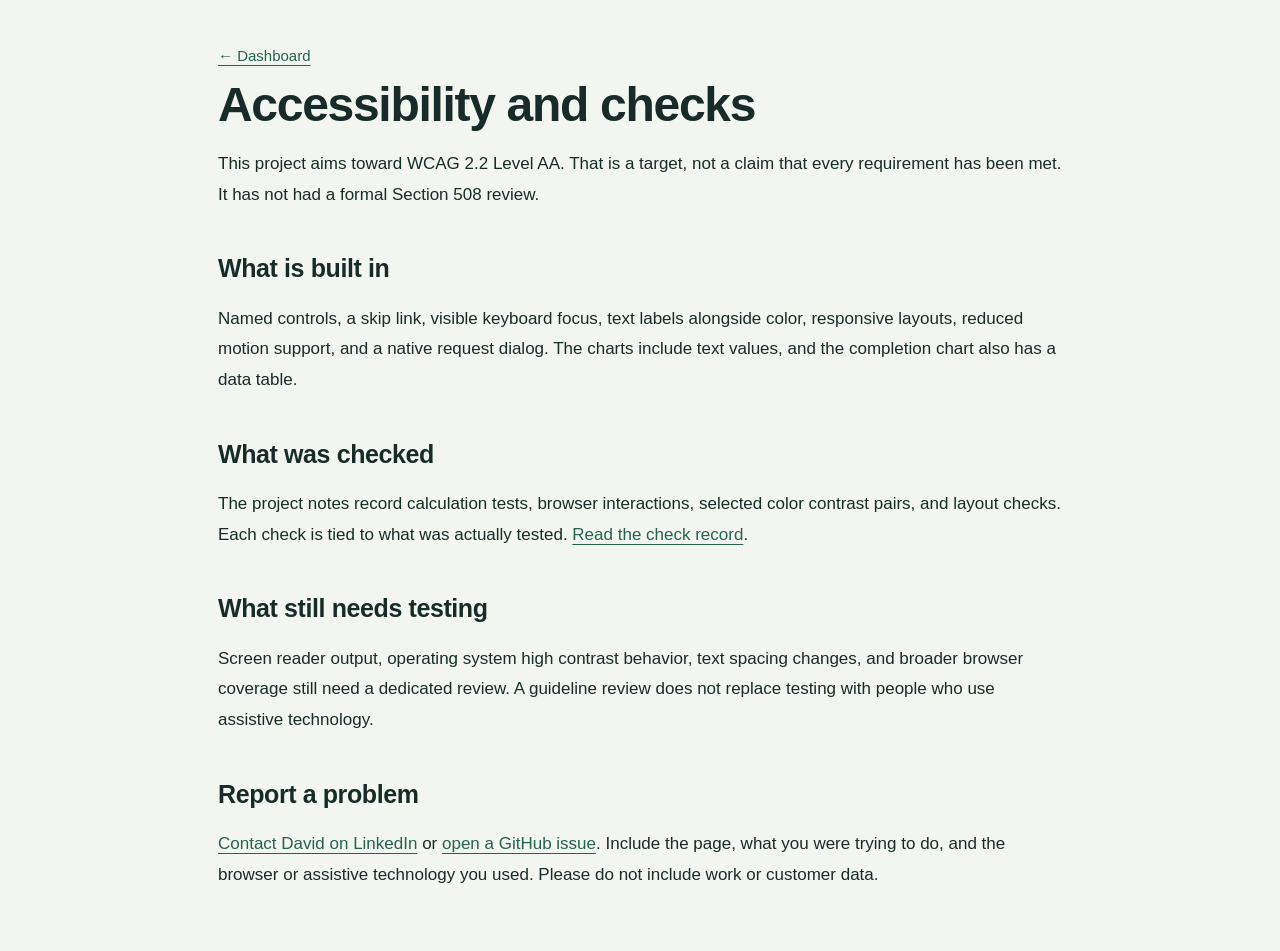
==== accessibility.html @ e759b5b9 "Improve dashboard clarity and document the readiness review" ====
<!doctype html><html lang="en"><head><meta charset="utf-8"><meta name="viewport" content="width=device-width,initial-scale=1"><meta name="description" content="Accessibility goals, checks, and known limits for the Operations Overview concept."><title>Accessibility and checks | Operations Overview</title><link rel="stylesheet" href="style.css"></head><body><a class="skip" href="#main">Skip to accessibility notes</a><main class="story" id="main" tabindex="-1"><a href="index.html">← Dashboard</a><h1>Accessibility and checks</h1><p>This project aims toward WCAG 2.2 Level AA. That is a target, not a claim that every requirement has been met. It has not had a formal Section 508 review.</p><h2>What is built in</h2><p>Named controls, a skip link, visible keyboard focus, text labels alongside color, responsive layouts, reduced motion support, and a native request dialog. The charts include text values, and the completion chart also has a data table.</p><h2>What was checked</h2><p>The project notes record calculation tests, browser interactions, selected color contrast pairs, and layout checks. Each check is tied to what was actually tested. <a href="https://github.com/dnstroupe/operations-overview/blob/main/CHECKS.md">Read the check record</a>.</p><h2>What still needs testing</h2><p>Screen reader output, operating system high contrast behavior, text spacing changes, and broader browser coverage still need a dedicated review. A guideline review does not replace testing with people who use assistive technology.</p><h2>Report a problem</h2><p><a href="https://www.linkedin.com/in/david-stroupe/">Contact David on LinkedIn</a> or <a href="https://github.com/dnstroupe/operations-overview/issues">open a GitHub issue</a>. Include the page, what you were trying to do, and the browser or assistive technology you used. Please do not include work or customer data.</p></main></body></html>
---- style.css ----
:root{--ink:#172c29;--muted:#5b6d69;--green:#24634e;--line:#dce3df;--bg:#f3f5f1;--paper:#fff;--rust:#9e3f2c}*{box-sizing:border-box}html{scroll-behavior:smooth;scroll-padding-top:22px}body{margin:0;background:var(--bg);color:var(--ink);font:15px/1.5 Inter,-apple-system,BlinkMacSystemFont,'Segoe UI',sans-serif}a{color:inherit;text-underline-offset:4px}button,input,select{font:inherit}button,a,input,select,summary{-webkit-tap-highlight-color:transparent}button{cursor:pointer}button:disabled{cursor:default;opacity:.55}button:focus-visible,a:focus-visible,select:focus-visible,input:focus-visible,summary:focus-visible{outline:3px solid #126fba;outline-offset:4px}button{border:0;border-radius:7px;padding:11px 16px;color:#fff;background:var(--green);min-height:44px}a:hover{color:#32765d}h1,h2,h3,p{margin:0}h1{font-size:clamp(28px,3vw,38px);letter-spacing:-1.3px;line-height:1.2;margin:8px 0 12px}h2{font-size:18px;letter-spacing:-.4px}h3{font-size:20px}.muted{color:var(--muted)}.small{font-size:13px;margin-top:5px}.eyebrow,.label,.navlabel{font-size:11px;font-weight:700;letter-spacing:1.3px}.eyebrow{color:var(--green)}.sidebar{width:222px;position:fixed;inset:0 auto 0 0;background:#142d28;color:#e8eee8;padding:34px 22px;display:flex;flex-direction:column}.brand{text-decoration:none;font-size:22px;font-weight:650;line-height:1.1;position:relative;padding-left:43px}.brand-sub{font-size:10px;letter-spacing:3px;font-weight:400}.mark{position:absolute;left:0;top:0;border:1px solid #a7c9b3;border-radius:50%;height:32px;width:32px;display:grid;place-items:center;font-size:22px;color:#c2d8b3}.navlabel{color:#a7bdb3;margin:54px 12px 16px}nav a{display:flex;justify-content:space-between;text-decoration:none;border-radius:7px;padding:13px 12px;color:#c3d2c9;margin-bottom:8px}nav a span{font-size:11px;opacity:.7}.sidebar a:hover{color:#fff;background:#34574b}.selected{background:#2b483e;color:#fff}.sidefoot{margin-top:auto;font-size:12px;color:#b8cbbf}.sidefoot p{margin:18px 0}.pill{display:inline-block;border:1px solid #597367;border-radius:30px;font-size:10px;padding:6px 10px}.workspace{margin-left:222px}header{height:72px;padding:0 36px;border-bottom:1px solid var(--line);display:flex;justify-content:space-between;align-items:center;color:var(--muted);font-size:12px;background:#fff}.demo{font-size:10px;letter-spacing:1px;background:#edf2e9;padding:6px 9px;color:#3f624b;border-radius:4px}main{max-width:1510px;margin:auto;padding:36px}.heading{display:flex;justify-content:space-between;align-items:center;gap:20px;margin-bottom:28px}.snapshot{font-size:11px;text-align:right;color:var(--muted);min-width:145px}.snapshot strong{display:block;color:var(--ink);font-size:13px;margin-top:5px}.filters{display:flex;align-items:flex-end;gap:14px;flex-wrap:wrap}.filters label{font-size:12px;font-weight:600;display:grid;gap:6px;min-width:160px}.filters .search{flex:1;min-width:200px}input,select{border:1px solid #6a7d73;border-radius:7px;background:#fff;padding:10px 12px;color:var(--ink);min-height:44px;max-width:100%}.quiet{background:transparent;color:var(--green)}.outline{background:#fff;color:var(--ink);border:1px solid #6a7d73}.scope{font-size:12px;color:var(--muted);margin:14px 0 18px}.metrics{display:grid;grid-template-columns:repeat(4,1fr);gap:16px}.metric{background:var(--paper);border:1px solid var(--line);padding:20px;border-radius:10px}.metric .metric-label{font-size:12px;color:var(--muted)}.metric strong{display:block;font-size:34px;font-weight:600;letter-spacing:-1px;margin:7px 0}.metric small{font-size:11px;color:var(--muted)}.metric.alert strong{color:var(--rust)}.insight{display:flex;align-items:center;gap:16px;background:#e8eee1;border:1px solid #ccd9c1;border-radius:9px;padding:14px 18px;margin:20px 0 24px;font-size:13px}.insight-icon{border:1px solid #53734b;flex-shrink:0;border-radius:50%;height:25px;width:25px;text-align:center;font-weight:700}.insight p{flex:1}.insight button{background:transparent;color:#285338;font-weight:600;padding:4px;min-height:44px}.charts{display:grid;grid-template-columns:1.05fr 1fr;gap:20px;margin-bottom:24px}.panel{background:#fff;border:1px solid var(--line);border-radius:10px;padding:24px}.panel-heading{display:flex;align-items:center;justify-content:space-between;gap:16px;margin-bottom:22px}.label{font-size:9px;color:var(--muted);white-space:nowrap}.workload-row{display:grid;grid-template-columns:76px 1fr 20px;gap:12px;align-items:center;margin:19px 0;font-size:12px}.track{height:12px;background:#edf1ec;border-radius:3px;overflow:hidden}.track span{display:block;height:100%;background:#45785a}.chartnote{font-size:11px;color:var(--muted);margin-top:24px}.trend{height:145px;display:flex;gap:14px;align-items:flex-end}.week{flex:1;height:100%;display:flex;flex-direction:column;justify-content:flex-end;align-items:center;gap:5px;font-size:10px;color:var(--muted)}.week b{font-size:12px;color:var(--ink);font-weight:500}.week .bar{width:70%;background:#79936d;border-radius:4px 4px 0 0;min-height:2px}details{margin-top:16px;font-size:12px}summary{cursor:pointer;color:var(--green);min-height:30px}table{width:100%;border-collapse:collapse;text-align:left}th{font-size:11px;font-weight:600;color:var(--muted);background:#f7f9f5}td,th{padding:14px 12px;border-bottom:1px solid #e4e9e4}td{font-size:12px}.request-controls{display:flex;align-items:center;justify-content:space-between;gap:12px;flex-wrap:wrap}.tabs{display:flex;gap:4px;flex-wrap:wrap}.tabs button{color:var(--muted);background:transparent;font-size:12px}.tabs button[aria-pressed=true]{background:#e9f0e6;color:#244e38;font-weight:700}.request-controls label{font-size:12px;display:flex;align-items:center;gap:10px}.table-note{font-size:12px;color:var(--muted);margin:16px 0}.title-button{display:block;padding:0;background:none;color:var(--ink);text-align:left;font-size:13px;font-weight:600;min-height:32px}.title-button:hover{text-decoration:underline}.id{font-size:10px;color:var(--muted)}.badge{font-size:10px;padding:5px 8px;display:inline-block;border-radius:5px;background:#edf1ec;white-space:nowrap}.badge.overdue{background:#fae9e3;color:#973c28}.badge.complete{background:#e5f0e6;color:#27613b}.late{color:#973c28}.priority{font-weight:600;font-size:11px}.empty{text-align:center;padding:44px 20px}.empty p{color:var(--muted);margin:10px 0 20px}.footer-note{font-size:11px;color:var(--muted);margin:24px 0}.footer-note a{display:inline-block;margin-left:10px}dialog{border:1px solid var(--line);border-radius:14px;width:min(580px,calc(100% - 32px));padding:28px;color:var(--ink);box-shadow:0 30px 90px #10221d40}dialog::backdrop{background:#0c201bb3}.dialog-top{display:flex;justify-content:space-between;align-items:center;gap:16px;margin-bottom:24px}.dialog-top button{background:#edf1ec;color:var(--ink)}dialog h2{font-size:26px;margin:10px 0 20px}dialog h3{font-size:15px;margin:24px 0 8px}dialog dl{display:grid;grid-template-columns:1fr 1fr;gap:8px;font-size:13px}dialog dt{color:var(--muted)}dialog dd{margin:0}dialog p{font-size:14px}dialog .small{font-size:11px;margin-top:24px}.skip{position:fixed;top:-100px;left:16px;z-index:10;padding:12px;background:#fff;color:#142d28}.skip:focus{top:12px}.sr-only{position:absolute;width:1px;height:1px;overflow:hidden;clip:rect(0,0,0,0);white-space:nowrap}.story{max-width:900px;margin:auto;padding:45px 28px}.story h1{font-size:48px}.story h2{font-size:25px;margin:40px 0 12px}.story p,.story li{font-size:17px;line-height:1.8}.story p{margin:16px 0}.story .eyebrow{font-size:12px}.story blockquote{border-left:3px solid #577951;padding:5px 20px;margin:28px 0;background:#e9eee3}.story a{color:var(--green)}@media(max-width:1100px){.sidebar{width:185px;padding:28px 16px}.workspace{margin-left:185px}main{padding:26px}.charts{grid-template-columns:1fr}.metrics{gap:10px}.metric{padding:16px}.heading{align-items:flex-start}.snapshot{display:none}}@media(max-width:700px){.sidebar{position:static;width:auto;padding:18px 20px;display:block}.brand{display:inline-block;font-size:19px}.brand-sub{font-size:9px}.navlabel,.sidefoot{display:none}nav{display:flex;gap:12px;margin-top:18px}nav a{font-size:12px;padding:8px 10px;margin:0}nav a span{display:none}.workspace{margin:0}header{padding:0 20px;height:52px;font-size:11px}.demo{font-size:8px}main{padding:24px 18px}.heading{margin-bottom:22px}h1{font-size:30px}.heading .muted{font-size:14px}.filters{gap:12px}.filters label{min-width:0;width:calc(50% - 6px)}.filters .search{min-width:0;width:100%;flex:auto}.quiet{padding-left:0}.metrics{grid-template-columns:1fr 1fr;gap:10px}.metric strong{font-size:30px}.metric small{font-size:10px}.insight{flex-wrap:wrap;gap:12px;padding:16px}.insight p{flex:1;min-width:200px}.insight button{margin-left:37px;text-align:left}.panel{padding:18px}.panel-heading{align-items:flex-start}.panel-heading .label{display:none}.panel-heading button{font-size:11px;padding:9px}.request-controls{display:block}.tabs{gap:0;margin-bottom:16px}.tabs button{padding:9px 11px}.request-controls label{justify-content:flex-end}.requests-table thead{position:absolute;clip:rect(0,0,0,0);width:1px;height:1px;overflow:hidden}.requests-table,.requests-table tbody{display:block}.requests-table tr{display:grid;grid-template-columns:1fr 1fr;padding:15px 0;border-bottom:1px solid var(--line);gap:8px}.requests-table td{display:block;padding:0;border:0}.requests-table td:first-child{grid-column:1/-1;margin-bottom:6px}.requests-table td[data-label]:before{content:attr(data-label) ': ';color:var(--muted);font-size:10px}.title-button{font-size:14px}.footer-note a{display:block;margin:12px 0}.story h1{font-size:34px}dialog{padding:22px}.label{white-space:normal}}@media(prefers-reduced-motion:reduce){html{scroll-behavior:auto}}

/* Review improvements: clearer controls, readable detail, and small screens. */
.sidebar a:focus-visible{outline-color:#a8e0d0}
input::placeholder{color:#5b6d69;opacity:1}
button:not(:disabled):hover{filter:brightness(.94)}
.tabs button[aria-pressed=true]{box-shadow:inset 0 -3px #24634e}
.filter-help{font-size:13px;color:var(--muted);margin-top:12px}
.metric .metric-label,.metric small,.chartnote,.footer-note,.scope{font-size:13px}
th,td,.tabs button,.request-controls label{font-size:13px}
.title-button{min-height:44px;font-size:14px;text-decoration:underline;text-underline-offset:3px}
.badge,.id,.priority,.week{font-size:12px}
.work-status{display:block;margin-top:5px;color:var(--muted);font-size:12px}
summary{padding:8px 0;min-height:44px}
.snapshot{display:block}
.panel,.heading>div,.metric{min-width:0}
.story img{width:100%;height:auto;border-radius:10px;border:1px solid var(--line)}
.story figure{margin:28px 0}.story figcaption{font-size:14px;color:var(--muted);margin-top:10px}
.story .facts-grid{display:grid;grid-template-columns:1fr 1fr;gap:16px;background:white;padding:24px;border:1px solid var(--line);border-radius:10px}
.story dt{font-size:13px;font-weight:700;color:var(--muted)}.story dd{margin:5px 0 12px;font-size:16px}
.story .jump-links{display:flex;flex-wrap:wrap;gap:12px 24px;margin:24px 0}
.story .jump-links a{min-height:44px;display:inline-flex;align-items:center}
.story .decision{border-top:1px solid var(--line);padding-top:20px;margin-top:24px}
.story .decision h3{font-size:19px}.story .decision p{font-size:16px}
.story .status-note,.notice{background:#e8eee1;padding:18px;border-radius:8px}
@media(max-width:1100px){.heading{flex-wrap:wrap}.snapshot{text-align:left}}
@media(max-width:700px){.heading{display:block}.snapshot{margin-top:16px}.metric small{font-size:12px}.metric .metric-label{font-size:13px}.insight p{min-width:0}.insight button{margin-left:0}.panel-heading{flex-wrap:wrap}.filters select,.filters input{font-size:16px}.story .facts-grid{grid-template-columns:1fr}.requests-table tr{gap:12px}.story h1{overflow-wrap:break-word}.request-controls select{max-width:65%}}
@media(forced-colors:active){button,input,select,.badge,.track,.bar{border:1px solid ButtonText}.tabs button[aria-pressed=true]{outline:2px solid Highlight}.track span,.week .bar{background:CanvasText}}
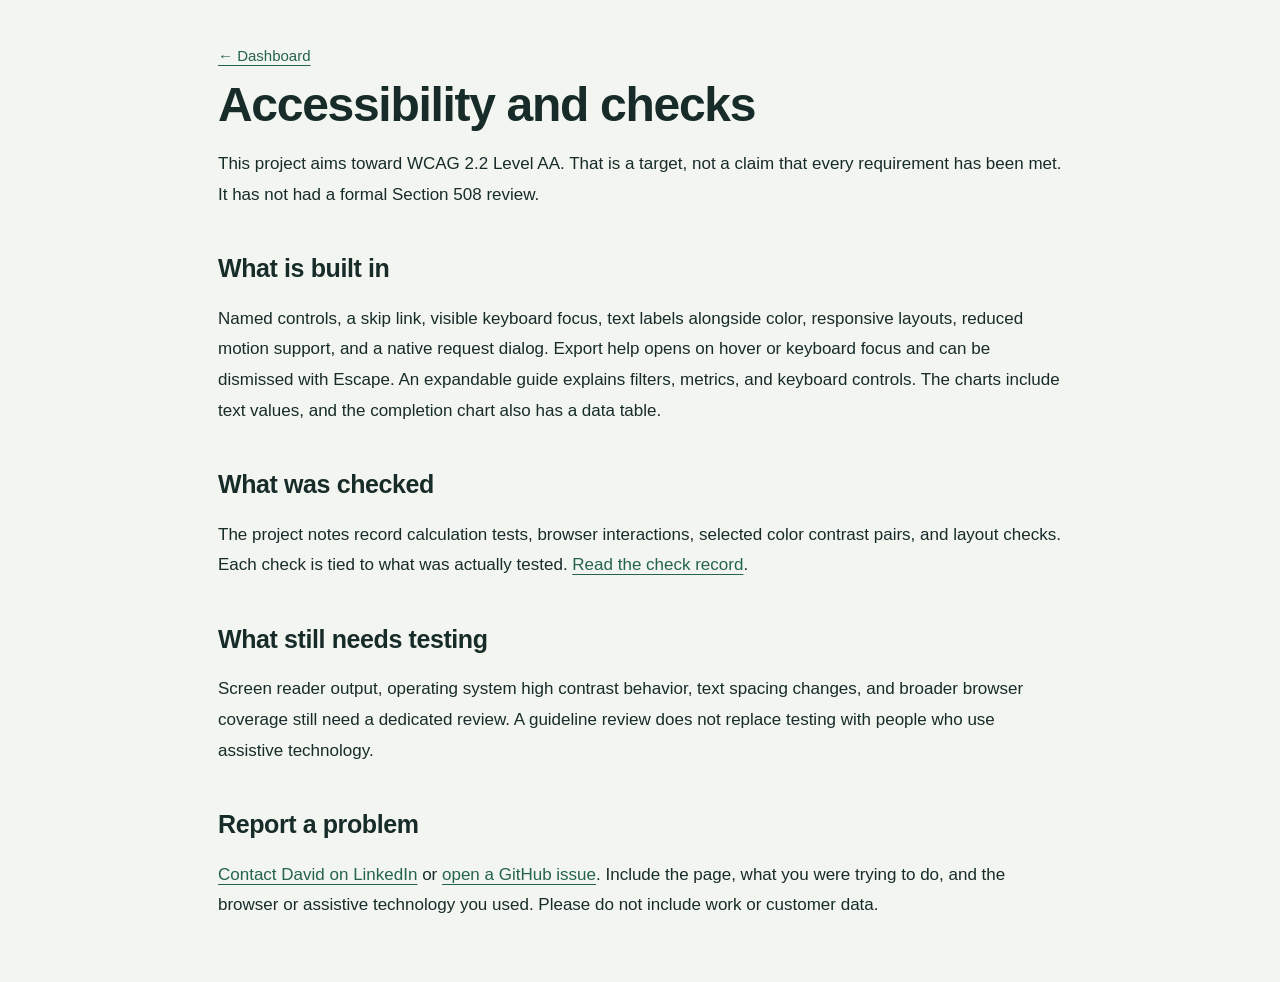
==== commit 2311d4c5: "Improve accessible help and keyboard support" ====
--- a/accessibility.html
+++ b/accessibility.html
@@ -1 +1 @@
-<!doctype html><html lang="en"><head><meta charset="utf-8"><meta name="viewport" content="width=device-width,initial-scale=1"><meta name="description" content="Accessibility goals, checks, and known limits for the Operations Overview concept."><title>Accessibility and checks | Operations Overview</title><link rel="stylesheet" href="style.css"></head><body><a class="skip" href="#main">Skip to accessibility notes</a><main class="story" id="main" tabindex="-1"><a href="index.html">← Dashboard</a><h1>Accessibility and checks</h1><p>This project aims toward WCAG 2.2 Level AA. That is a target, not a claim that every requirement has been met. It has not had a formal Section 508 review.</p><h2>What is built in</h2><p>Named controls, a skip link, visible keyboard focus, text labels alongside color, responsive layouts, reduced motion support, and a native request dialog. The charts include text values, and the completion chart also has a data table.</p><h2>What was checked</h2><p>The project notes record calculation tests, browser interactions, selected color contrast pairs, and layout checks. Each check is tied to what was actually tested. <a href="https://github.com/dnstroupe/operations-overview/blob/main/CHECKS.md">Read the check record</a>.</p><h2>What still needs testing</h2><p>Screen reader output, operating system high contrast behavior, text spacing changes, and broader browser coverage still need a dedicated review. A guideline review does not replace testing with people who use assistive technology.</p><h2>Report a problem</h2><p><a href="https://www.linkedin.com/in/david-stroupe/">Contact David on LinkedIn</a> or <a href="https://github.com/dnstroupe/operations-overview/issues">open a GitHub issue</a>. Include the page, what you were trying to do, and the browser or assistive technology you used. Please do not include work or customer data.</p></main></body></html>
+<!doctype html><html lang="en"><head><meta charset="utf-8"><meta name="viewport" content="width=device-width,initial-scale=1"><meta name="description" content="Accessibility goals, checks, and known limits for the Operations Overview concept."><title>Accessibility and checks | Operations Overview</title><link rel="stylesheet" href="style.css"></head><body><a class="skip" href="#main">Skip to accessibility notes</a><main class="story" id="main" tabindex="-1"><a href="index.html">← Dashboard</a><h1>Accessibility and checks</h1><p>This project aims toward WCAG 2.2 Level AA. That is a target, not a claim that every requirement has been met. It has not had a formal Section 508 review.</p><h2>What is built in</h2><p>Named controls, a skip link, visible keyboard focus, text labels alongside color, responsive layouts, reduced motion support, and a native request dialog. Export help opens on hover or keyboard focus and can be dismissed with Escape. An expandable guide explains filters, metrics, and keyboard controls. The charts include text values, and the completion chart also has a data table.</p><h2>What was checked</h2><p>The project notes record calculation tests, browser interactions, selected color contrast pairs, and layout checks. Each check is tied to what was actually tested. <a href="https://github.com/dnstroupe/operations-overview/blob/main/CHECKS.md">Read the check record</a>.</p><h2>What still needs testing</h2><p>Screen reader output, operating system high contrast behavior, text spacing changes, and broader browser coverage still need a dedicated review. A guideline review does not replace testing with people who use assistive technology.</p><h2>Report a problem</h2><p><a href="https://www.linkedin.com/in/david-stroupe/">Contact David on LinkedIn</a> or <a href="https://github.com/dnstroupe/operations-overview/issues">open a GitHub issue</a>. Include the page, what you were trying to do, and the browser or assistive technology you used. Please do not include work or customer data.</p></main></body></html>
--- a/style.css
+++ b/style.css
@@ -26,3 +26,23 @@
 @media(max-width:1100px){.heading{flex-wrap:wrap}.snapshot{text-align:left}}
 @media(max-width:700px){.heading{display:block}.snapshot{margin-top:16px}.metric small{font-size:12px}.metric .metric-label{font-size:13px}.insight p{min-width:0}.insight button{margin-left:0}.panel-heading{flex-wrap:wrap}.filters select,.filters input{font-size:16px}.story .facts-grid{grid-template-columns:1fr}.requests-table tr{gap:12px}.story h1{overflow-wrap:break-word}.request-controls select{max-width:65%}}
 @media(forced-colors:active){button,input,select,.badge,.track,.bar{border:1px solid ButtonText}.tabs button[aria-pressed=true]{outline:2px solid Highlight}.track span,.week .bar{background:CanvasText}}
+
+/* Accessibility refinements: help is available without a pointer. */
+[hidden]{display:none!important}
+button:focus-visible,a:focus-visible,input:focus-visible,select:focus-visible,summary:focus-visible{outline:3px solid #075a9c;outline-offset:3px;box-shadow:0 0 0 2px white}
+.sidebar a:focus-visible{outline-color:#a8e0d0;box-shadow:none}
+button,input,select,summary,a{scroll-margin-block:24px}
+input:hover,select:hover{border-color:#172c29}
+.title-button:hover{background:#edf2e9;color:#172c29}
+.dashboard-help{margin:16px 0;color:var(--ink);font-size:14px}
+.dashboard-help summary{font-weight:600;display:list-item}
+.dashboard-help div{padding:12px 16px;background:white;border:1px solid #6a7d73;border-radius:7px}
+.dashboard-help p+p{margin-top:12px}
+.help-wrap{position:relative;display:inline-flex;max-width:100%}
+.tooltip{position:absolute;z-index:5;right:0;top:100%;width:280px;max-width:calc(100vw - 64px);background:#172c29;color:white;border:1px solid white;border-radius:6px;padding:14px;font-size:14px;line-height:1.5;box-shadow:0 5px 16px #172c2933}
+dialog{max-height:calc(100dvh - 32px);overflow:auto;overflow-wrap:anywhere}
+.dialog-top{position:sticky;top:-28px;background:white;z-index:1;padding-block:8px}
+main:focus{outline:none}
+nav a{min-height:44px;align-items:center}
+@media(max-width:700px){.dialog-top{top:-22px}.requests-table td[data-label]:before{font-size:12px}.story{overflow-wrap:anywhere}.tabs button{min-width:44px}}
+@media(forced-colors:active){button:focus-visible,a:focus-visible,input:focus-visible,select:focus-visible,summary:focus-visible{outline:3px solid Highlight;box-shadow:none}.tooltip{background:Canvas;color:CanvasText;border:1px solid CanvasText}.title-button{border:1px solid ButtonText}.tabs button[aria-pressed=true]{border:2px solid Highlight}}
